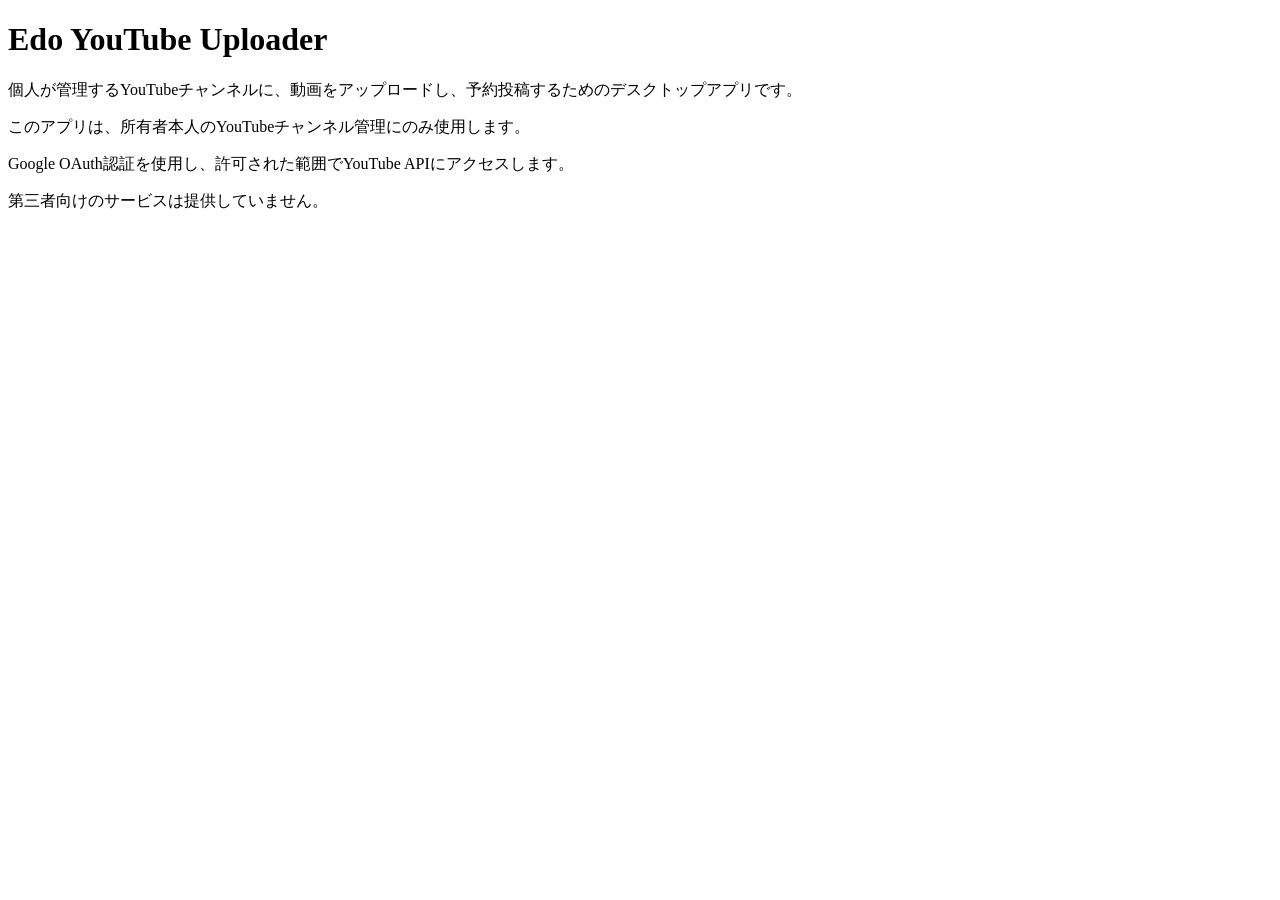
==== index.html @ 1b9cdb3d "Create index.html" ====
<!DOCTYPE html>
<html lang="ja">
<head>
  <meta charset="UTF-8">
  <meta name="viewport" content="width=device-width, initial-scale=1">
  <title>Edo YouTube Uploader</title>
</head>
<body>
  <h1>Edo YouTube Uploader</h1>
  <p>個人が管理するYouTubeチャンネルに、動画をアップロードし、予約投稿するためのデスクトップアプリです。</p>
  <p>このアプリは、所有者本人のYouTubeチャンネル管理にのみ使用します。</p>
  <p>Google OAuth認証を使用し、許可された範囲でYouTube APIにアクセスします。</p>
  <p>第三者向けのサービスは提供していません。</p>
</body>
</html>
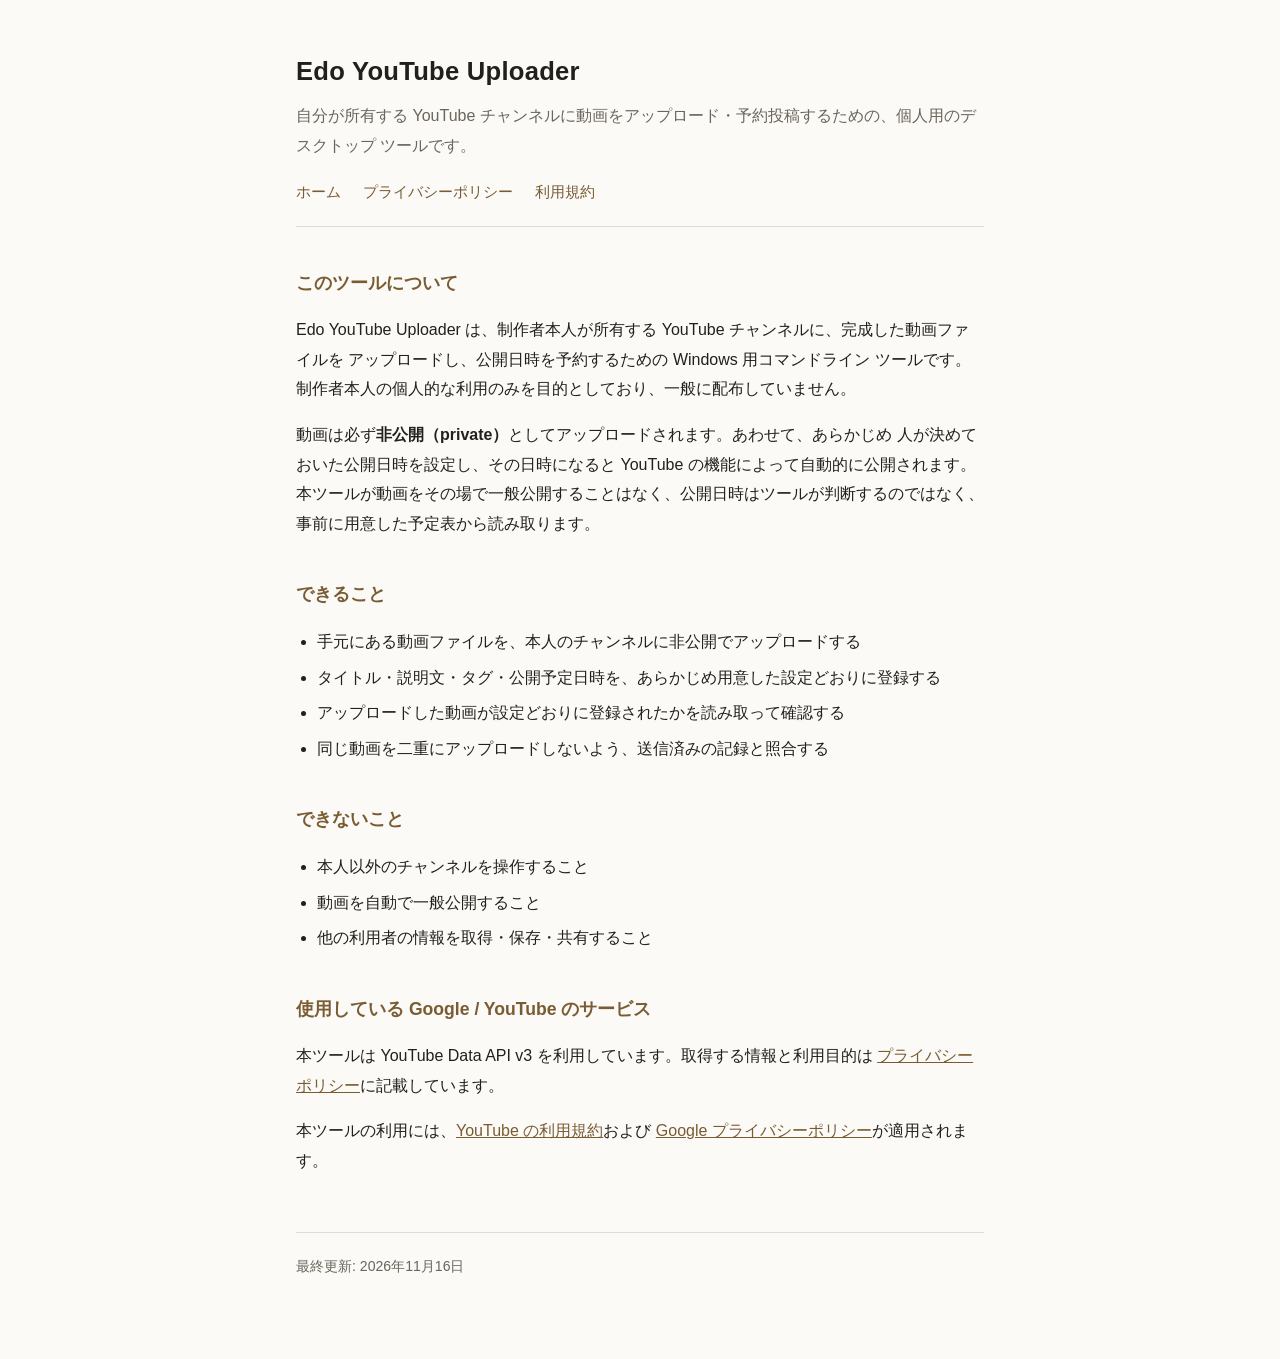
==== commit 13f45321: "Add files via upload" ====
--- a/index.html
+++ b/index.html
@@ -1,15 +1,65 @@
-<!DOCTYPE html>
-<html lang="ja">
-<head>
-  <meta charset="UTF-8">
-  <meta name="viewport" content="width=device-width, initial-scale=1">
-  <title>Edo YouTube Uploader</title>
-</head>
-<body>
-  <h1>Edo YouTube Uploader</h1>
-  <p>個人が管理するYouTubeチャンネルに、動画をアップロードし、予約投稿するためのデスクトップアプリです。</p>
-  <p>このアプリは、所有者本人のYouTubeチャンネル管理にのみ使用します。</p>
-  <p>Google OAuth認証を使用し、許可された範囲でYouTube APIにアクセスします。</p>
-  <p>第三者向けのサービスは提供していません。</p>
-</body>
-</html>
+<!doctype html>
+<html lang="ja">
+<head>
+<meta charset="utf-8">
+<meta name="viewport" content="width=device-width, initial-scale=1">
+<title>Edo YouTube Uploader</title>
+<meta name="description" content="自分が所有する YouTube チャンネルに動画をアップロード・予約投稿するための、個人用のデスクトップ ツールです。">
+<link rel="stylesheet" href="style.css">
+</head>
+<body>
+<div class="wrap">
+<header>
+  <h1>Edo YouTube Uploader</h1>
+  <p class="lead">自分が所有する YouTube チャンネルに動画をアップロード・予約投稿するための、個人用のデスクトップ ツールです。</p>
+  <nav>
+    <a href="index.html">ホーム</a>
+    <a href="privacy.html">プライバシーポリシー</a>
+    <a href="terms.html">利用規約</a>
+  </nav>
+</header>
+
+<h2>このツールについて</h2>
+<p>
+Edo YouTube Uploader は、制作者本人が所有する YouTube チャンネルに、完成した動画ファイルを
+アップロードし、公開日時を予約するための Windows 用コマンドライン ツールです。
+制作者本人の個人的な利用のみを目的としており、一般に配布していません。
+</p>
+<p>
+動画は必ず<strong>非公開（private）</strong>としてアップロードされます。あわせて、あらかじめ
+人が決めておいた公開日時を設定し、その日時になると YouTube の機能によって自動的に公開されます。
+本ツールが動画をその場で一般公開することはなく、公開日時はツールが判断するのではなく、
+事前に用意した予定表から読み取ります。
+</p>
+
+<h2>できること</h2>
+<ul>
+  <li>手元にある動画ファイルを、本人のチャンネルに非公開でアップロードする</li>
+  <li>タイトル・説明文・タグ・公開予定日時を、あらかじめ用意した設定どおりに登録する</li>
+  <li>アップロードした動画が設定どおりに登録されたかを読み取って確認する</li>
+  <li>同じ動画を二重にアップロードしないよう、送信済みの記録と照合する</li>
+</ul>
+
+<h2>できないこと</h2>
+<ul>
+  <li>本人以外のチャンネルを操作すること</li>
+  <li>動画を自動で一般公開すること</li>
+  <li>他の利用者の情報を取得・保存・共有すること</li>
+</ul>
+
+<h2>使用している Google / YouTube のサービス</h2>
+<p>
+本ツールは YouTube Data API v3 を利用しています。取得する情報と利用目的は
+<a href="privacy.html">プライバシーポリシー</a>に記載しています。
+</p>
+<p>
+本ツールの利用には、<a href="https://www.youtube.com/t/terms" rel="noopener">YouTube の利用規約</a>および
+<a href="https://policies.google.com/privacy" rel="noopener">Google プライバシーポリシー</a>が適用されます。
+</p>
+
+<footer>
+  最終更新: 2026年11月16日
+</footer>
+</div>
+</body>
+</html>
--- a/style.css
+++ b/style.css
@@ -0,0 +1,58 @@
+:root {
+  --bg: #fbfaf7;
+  --fg: #22201c;
+  --muted: #6b655c;
+  --line: #e2ddd3;
+  --accent: #7a5c33;
+  --card: #ffffff;
+}
+@media (prefers-color-scheme: dark) {
+  :root:not([data-theme="light"]) {
+    --bg: #15140f;
+    --fg: #ece7dd;
+    --muted: #a39c8f;
+    --line: #322e26;
+    --accent: #c9a86c;
+    --card: #1d1b15;
+  }
+}
+:root[data-theme="dark"] {
+  --bg: #15140f;
+  --fg: #ece7dd;
+  --muted: #a39c8f;
+  --line: #322e26;
+  --accent: #c9a86c;
+  --card: #1d1b15;
+}
+* { box-sizing: border-box; }
+body {
+  margin: 0;
+  background: var(--bg);
+  color: var(--fg);
+  font-family: -apple-system, BlinkMacSystemFont, "Segoe UI", "Hiragino Sans",
+    "Noto Sans JP", Meiryo, sans-serif;
+  line-height: 1.85;
+  font-size: 16px;
+}
+.wrap { max-width: 720px; margin: 0 auto; padding: 48px 16px 80px; }
+header { border-bottom: 1px solid var(--line); padding-bottom: 20px; margin-bottom: 36px; }
+h1 { font-size: 1.6rem; margin: 0 0 6px; letter-spacing: .01em; }
+h2 { font-size: 1.1rem; margin: 40px 0 10px; color: var(--accent); }
+h3 { font-size: 1rem; margin: 24px 0 6px; }
+p, li { color: var(--fg); }
+.lead { color: var(--muted); margin: 0; }
+nav { margin-top: 18px; font-size: .92rem; }
+nav a { color: var(--accent); text-decoration: none; margin-right: 18px; }
+nav a:hover { text-decoration: underline; }
+a { color: var(--accent); }
+ul { padding-left: 1.3em; }
+li { margin-bottom: 6px; }
+table { border-collapse: collapse; width: 100%; margin: 14px 0; font-size: .94rem; }
+th, td { border: 1px solid var(--line); padding: 9px 11px; text-align: left; vertical-align: top; }
+th { background: var(--card); font-weight: 600; }
+code { background: var(--card); border: 1px solid var(--line); border-radius: 4px;
+  padding: 1px 5px; font-size: .88em; word-break: break-all; }
+.note { background: var(--card); border: 1px solid var(--line); border-left: 3px solid var(--accent);
+  border-radius: 6px; padding: 14px 16px; margin: 20px 0; }
+footer { margin-top: 56px; padding-top: 20px; border-top: 1px solid var(--line);
+  color: var(--muted); font-size: .88rem; }
